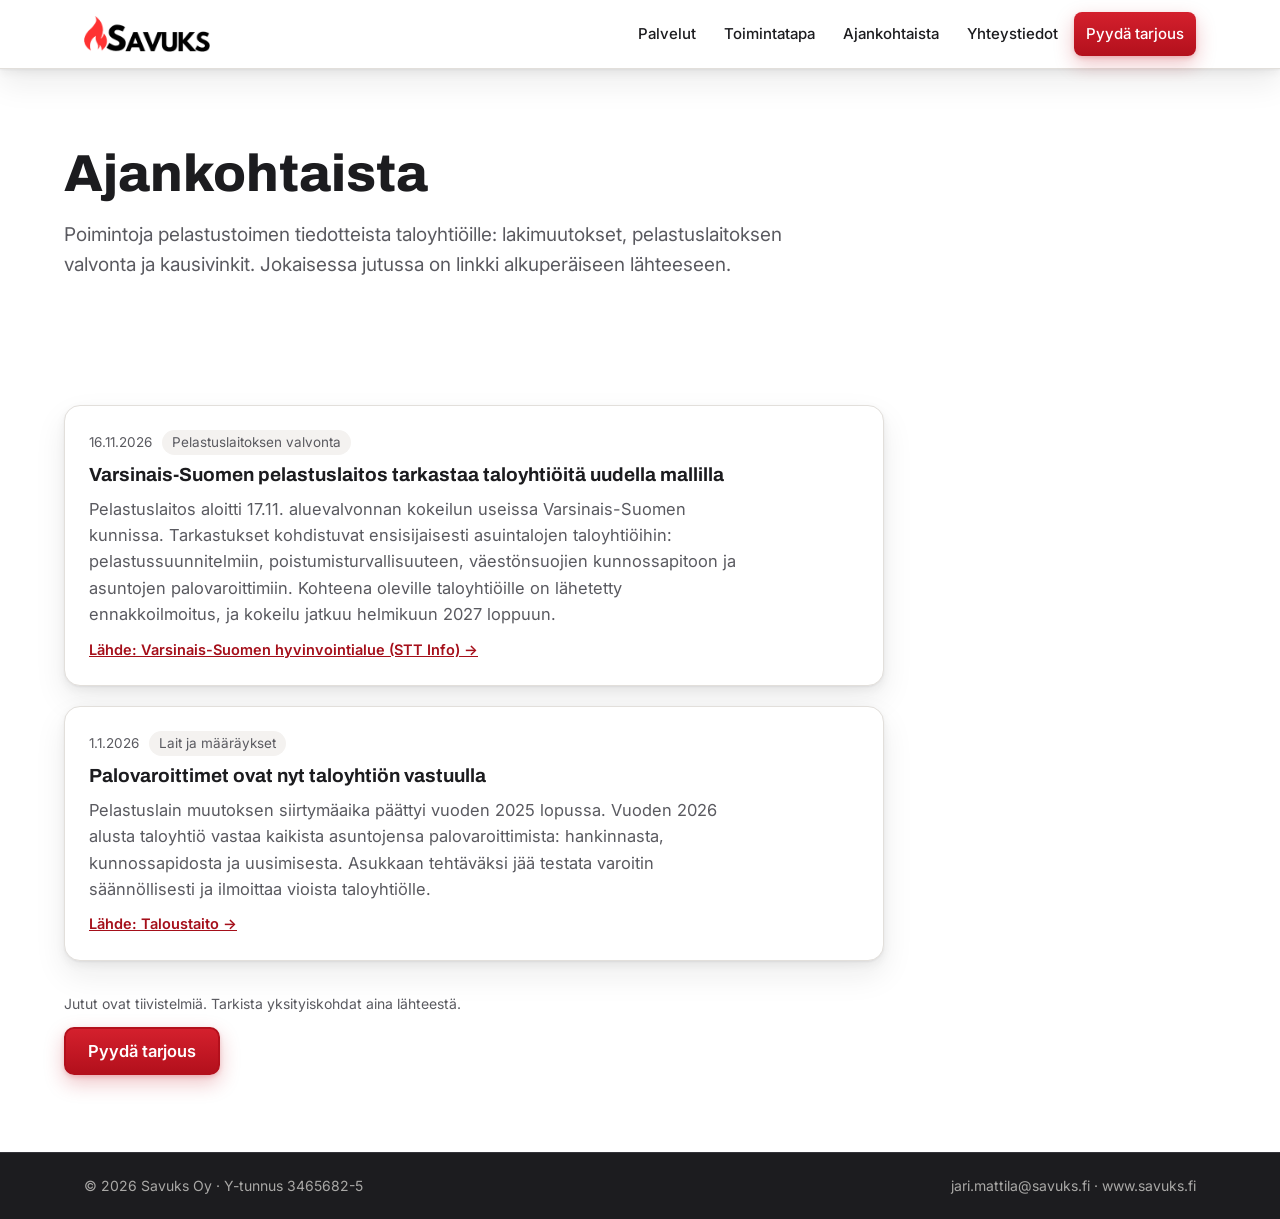
==== ajankohtaista.html @ 372314d2 "Savuks Oy:n uudet verkkosivut ja Ajankohtaista-osio Co-Authored-By: Claude Opus 5.5 <noreply@anthrop" ====
<!DOCTYPE html>
<html lang="fi">
<head>
<meta charset="utf-8">
<meta name="viewport" content="width=device-width, initial-scale=1">
<title>Ajankohtaista – Savuks Oy</title>
<meta name="description" content="Ajankohtaista paloturvallisuudesta taloyhtiöille – Savuks Oy. Taloyhtiöiden paloturvallisuus: palovaroittimet, väestönsuojat, käsisammuttimet, pikapalopostit, savunpoistot, turvavalot ja turvallisuuskartoitukset. Etelä- ja Länsi-Suomi.">
<link rel="icon" href="[data-uri]">
<link rel="preconnect" href="https://fonts.googleapis.com">
<link rel="preconnect" href="https://fonts.gstatic.com" crossorigin>
<link href="https://fonts.googleapis.com/css2?family=Archivo:wght@500;700;800&family=Inter:wght@400;500;600&display=swap" rel="stylesheet">
<link rel="stylesheet" href="style.css">
</head>
<body>

<header>
  <div class="wrap">
    <a class="logo" href="index.html"><img src="[data-uri]" alt="Savuks Oy" width="500" height="144"></a>
    <nav aria-label="Päävalikko">
      <a href="index.html#palvelut">Palvelut</a>
      <a href="index.html#toimintatapa">Toimintatapa</a>
      <a href="ajankohtaista.html">Ajankohtaista</a>
      <a href="index.html#yhteystiedot">Yhteystiedot</a>
      <a class="cta" href="index.html#yhteystiedot">Pyydä tarjous</a>
    </nav>
  </div>
</header>

<main>
<section class="band pagehead">
  <div class="wrap">
    <h1>Ajankohtaista</h1>
    <p class="lead">Poimintoja pelastustoimen tiedotteista taloyhtiöille: lakimuutokset, pelastuslaitoksen valvonta ja kausivinkit. Jokaisessa jutussa on linkki alkuperäiseen lähteeseen.</p>
  </div>
</section>
<section class="band">
  <div class="wrap">
    <div class="news all" data-uutiset="kaikki"><p class="empty">Ladataan…</p></div>
    <p class="note" style="color:var(--mute);margin-top:32px">Jutut ovat tiivistelmiä. Tarkista yksityiskohdat aina lähteestä.</p>
    <a class="btn p" style="margin-top:12px" href="index.html#yhteystiedot">Pyydä tarjous</a>
  </div>
</section>
</main>

<footer>
  <div class="wrap">
    <span>© <span id="y">2026</span> Savuks Oy · Y-tunnus 3465682-5</span>
    <span>jari.mattila@savuks.fi · www.savuks.fi</span>
  </div>
</footer>

<script>document.getElementById("y").textContent = new Date().getFullYear();</script>
<script src="uutiset.js"></script>
</body>
</html>
---- style.css ----
/* VOICE: asiallinen, luotettava, suora – isännöitsijä ja hallitus lukevat
   IDEA: tarkastuspöytäkirja ja talon poikkileikkaus, jossa jokainen asunto kuitataan
   PICTURE: kerrostalon leikkaus, palovaroitin joka huoneistossa, väestönsuoja kellarissa
   COLOUR and TYPE: valkoinen, hiili #1c1c1f, Savuks-punainen #c1121f; Archivo + Inter
   LAYOUT: koko leveyden kaistat, hero jossa leikkauskuva, palvelut, toimintatapa, yhteystiedot */
:root{color-scheme:light dark;
  --bg:light-dark(#ffffff,#141416);--ink:light-dark(#1c1c1f,#f1f0ee);--mute:light-dark(#5a5a60,#a9a8a6);
  --red:#c1121f;--redink:light-dark(#a50f1a,#ff6b6b);--panel:light-dark(#f4f2f0,#1e1e21);--line:light-dark(#e2dfdb,#2e2e33);
  --deep:light-dark(#1c1c1f,#0c0c0e);
  --sh1:0 1px 2px rgba(28,28,31,.06);
  --sh2:0 1px 2px rgba(28,28,31,.05),0 4px 10px rgba(28,28,31,.06),0 14px 32px rgba(28,28,31,.08);
  --sh3:0 2px 4px rgba(28,28,31,.06),0 12px 24px rgba(28,28,31,.10),0 30px 60px rgba(28,28,31,.13);
  --shr:0 2px 4px rgba(193,18,31,.18),0 8px 20px rgba(193,18,31,.25)}
:root[data-theme=dark]{--sh1:0 1px 2px rgba(0,0,0,.5);--sh2:0 1px 2px rgba(0,0,0,.45),0 10px 30px rgba(0,0,0,.5);--sh3:0 2px 4px rgba(0,0,0,.5),0 22px 54px rgba(0,0,0,.65);--shr:0 2px 4px rgba(0,0,0,.4),0 8px 22px rgba(193,18,31,.3)}
@media(prefers-color-scheme:dark){:root:not([data-theme=light]){--sh1:0 1px 2px rgba(0,0,0,.5);--sh2:0 1px 2px rgba(0,0,0,.45),0 10px 30px rgba(0,0,0,.5);--sh3:0 2px 4px rgba(0,0,0,.5),0 22px 54px rgba(0,0,0,.65);--shr:0 2px 4px rgba(0,0,0,.4),0 8px 22px rgba(193,18,31,.3)}}
:root{--wall:light-dark(#ffffff,#26262a);--wall2:light-dark(#eceae7,#1f1f23)}
:root[data-theme=light]{color-scheme:light}:root[data-theme=dark]{color-scheme:dark}
*{box-sizing:border-box;min-width:0}
html{scroll-padding-top:72px;scroll-behavior:smooth}
@media(prefers-reduced-motion:reduce){html{scroll-behavior:auto}}
body{margin:0;background:var(--bg);color:var(--ink);font:16.5px/1.6 Inter,system-ui,sans-serif;overflow-x:clip}
h1,h2,h3{font-family:Archivo,Inter,sans-serif;line-height:1.08;text-wrap:balance;margin:0}
h1{font-size:clamp(34px,5vw,52px);font-weight:800}
h2{font-size:clamp(28px,3.6vw,40px);font-weight:800}
h3{font-size:21px;font-weight:700}
p{margin:0 0 1em;max-width:66ch}
a{color:inherit}
.wrap{max-width:1240px;margin:0 auto}
.band{padding:clamp(40px,6vw,88px) max(5vw,16px)}

/* Yläpalkki */
header{position:sticky;top:0;z-index:5;box-shadow:var(--sh2);background:color-mix(in srgb,var(--bg) 92%,transparent);backdrop-filter:blur(8px);border-bottom:1px solid var(--line)}
header .wrap{display:flex;align-items:center;justify-content:space-between;gap:16px;flex-wrap:wrap;padding:12px max(5vw,16px)}
.logo{display:block;line-height:0;border-radius:8px}
.logo img{display:block;height:36px;width:auto}
:root[data-theme=dark] .logo{background:#fff;padding:5px 10px}
@media(prefers-color-scheme:dark){:root:not([data-theme=light]) .logo{background:#fff;padding:5px 10px}}
nav{display:flex;gap:4px;flex-wrap:wrap}
nav a{text-decoration:none;padding:10px 12px;border-radius:8px;font-weight:500;font-size:15px}
nav a:hover{background:var(--panel)}
nav a.cta{background:linear-gradient(180deg,#d4202d,#b3101c);color:#fff;box-shadow:var(--shr)}
nav a.cta:hover{background:#a50f1a}
a:focus-visible,button:focus-visible,input:focus-visible,textarea:focus-visible,select:focus-visible{outline:3px solid var(--red);outline-offset:2px}

/* Hero */
.hero .wrap{display:grid;grid-template-columns:minmax(0,1fr) minmax(0,1.05fr);gap:clamp(28px,5vw,72px);align-items:center}
.lead{font-size:19px;color:var(--mute);margin-top:18px}
.btns{display:flex;gap:12px;flex-wrap:wrap;margin-top:28px}
.btn{display:inline-flex;align-items:center;min-height:48px;padding:0 22px;border-radius:10px;font-weight:600;text-decoration:none;border:2px solid var(--ink)}
.btn{transition:transform .15s,box-shadow .15s}
.btn.p{background:linear-gradient(180deg,#d4202d,#b3101c);border-color:#b3101c;color:#fff;box-shadow:var(--shr)}
.btn:not(.p){background:var(--bg);box-shadow:var(--sh1)}
.btn:hover{transform:translateY(-1px)}
.btn.p:hover{background:#a50f1a;border-color:#a50f1a}
.facts{display:flex;gap:28px;flex-wrap:wrap;margin-top:34px;padding-top:22px;border-top:1px solid var(--line);font-size:15px;color:var(--mute)}
.facts b{display:block;color:var(--ink);font:700 17px/1.3 Archivo,sans-serif}
.fig{position:relative;aspect-ratio:1/1;max-height:560px;width:100%}
.fig svg{position:absolute;inset:0;width:100%;height:100%;border-radius:24px;box-shadow:var(--sh3);background:var(--bg)}
.pulse{transform-origin:center;transform-box:fill-box;animation:p 2.4s ease-in-out infinite}
@keyframes p{0%,100%{opacity:.25}50%{opacity:1}}
@media(prefers-reduced-motion:reduce){.pulse{animation:none;opacity:.8}.card,.btn{transition:none}.card:hover,.btn:hover{transform:none}}

/* Palvelut */
.svc{background:var(--panel);box-shadow:inset 0 10px 20px -14px rgba(0,0,0,.18)}
.sub{color:var(--mute);font-size:18px;margin-top:12px}
.card{background:var(--bg);border:1px solid var(--line);border-radius:16px;box-shadow:var(--sh2);transition:transform .2s,box-shadow .2s;padding:clamp(22px,3vw,36px);display:flex;flex-direction:column}
.grid3{display:grid;grid-template-columns:repeat(3,minmax(0,1fr));gap:20px;margin-top:32px}
.card:hover{transform:translateY(-3px);box-shadow:var(--sh3)}
.card h3{border-top:3px solid var(--red);padding-top:16px;margin-top:-4px}
.card p{margin:8px 0 14px}
.card p{color:var(--mute)}
.card ul{margin:4px 0 0;padding:0;list-style:none}
.card li{padding:9px 0 9px 30px;border-top:1px solid var(--line);position:relative}
.card li::before{content:"";position:absolute;left:4px;top:15px;width:12px;height:7px;border-left:2.5px solid var(--red);border-bottom:2.5px solid var(--red);transform:rotate(-45deg)}

/* Luvat ja jäsenyydet */
.trust{border-block:1px solid var(--line);padding:22px max(5vw,16px);background:var(--bg)}
.trust .wrap{display:grid;grid-template-columns:repeat(4,minmax(0,1fr));gap:16px;align-items:center}
.badge{display:flex;align-items:center;gap:12px;min-height:64px;padding:10px 14px;border-radius:12px;background:var(--panel);box-shadow:var(--sh1)}
.badge img{height:44px;width:auto;max-width:110px;object-fit:contain;flex:none;background:#fff;border-radius:6px;padding:4px}
.badge b{display:block;font:700 15.5px/1.25 Archivo,sans-serif}
.badge span{font-size:13.5px;color:var(--mute);line-height:1.35}
@media(max-width:860px){.trust .wrap{grid-template-columns:repeat(2,minmax(0,1fr))}}
@media(max-width:420px){.trust .wrap{grid-template-columns:minmax(0,1fr)}}

/* Toimintatapa */
.steps{display:grid;grid-template-columns:repeat(3,minmax(0,1fr));gap:0;margin-top:40px;counter-reset:s}
.step{padding:0 28px 0 0;position:relative}
.step .n{width:48px;height:48px;border-radius:50%;background:var(--red);color:#fff;display:grid;place-items:center;font:800 20px Archivo,sans-serif;margin-bottom:18px;position:relative;z-index:1;box-shadow:var(--shr),0 0 0 6px var(--bg)}
.step::after{content:"";position:absolute;top:24px;left:48px;right:0;height:2px;background:var(--line)}
.step:last-child::after{display:none}
.step p{color:var(--mute);margin-top:8px}
.who{margin-top:48px;display:grid;grid-template-columns:repeat(3,minmax(0,1fr));gap:24px;border-top:1px solid var(--line);padding-top:28px}
.who b{display:block;font:700 17px Archivo,sans-serif;margin-bottom:4px}
.who span{color:var(--mute);font-size:15.5px}

/* Yhteystiedot */
.contact{background:var(--deep);color:#f1f0ee}
.contact .wrap{display:grid;grid-template-columns:minmax(0,.9fr) minmax(0,1.1fr);gap:clamp(28px,5vw,72px)}
.contact p{color:#c9c7c3}
.cl{list-style:none;margin:28px 0 0;padding:0}
.cl li{padding:14px 0;border-top:1px solid #34343a;display:grid;grid-template-columns:7em minmax(0,1fr);gap:12px}
.cl li span{color:#a9a8a6;font-size:15px}
.cl a{font-weight:600;white-space:nowrap}
form{background:linear-gradient(180deg,#2b2b30,#232327);border:1px solid #38383e;box-shadow:0 2px 4px rgba(0,0,0,.4),0 24px 60px rgba(0,0,0,.55);border-radius:16px;padding:clamp(20px,3vw,32px);display:grid;gap:16px}
.row2{display:grid;grid-template-columns:repeat(2,minmax(0,1fr));gap:16px}
label{display:block;font-size:14.5px;font-weight:600;margin-bottom:6px;color:#e6e4e1}
input,textarea,select{box-shadow:inset 0 2px 4px rgba(0,0,0,.35);width:100%;font:16px Inter,sans-serif;padding:12px 14px;min-height:48px;border-radius:10px;border:1px solid #45454c;background:#1c1c1f;color:#f1f0ee}
textarea{min-height:120px;resize:vertical}
form button{min-height:50px;border:0;border-radius:10px;background:linear-gradient(180deg,#d4202d,#b3101c);box-shadow:0 2px 4px rgba(0,0,0,.4),0 8px 22px rgba(193,18,31,.35);color:#fff;font:600 16px Inter,sans-serif;cursor:pointer}
form button:hover{background:#a50f1a}
.note{font-size:14px;color:#a9a8a6;margin:0}
#ok{display:none;background:#1f3a2a;color:#d7f5e1;border-radius:10px;padding:12px 14px;font-size:15px}

footer{background:var(--deep);color:#a9a8a6;border-top:1px solid #34343a;font-size:14px}
footer .wrap{display:flex;justify-content:space-between;gap:12px;flex-wrap:wrap;padding:22px max(5vw,16px)}

@media(max-width:860px){
  .hero .wrap,.contact .wrap{grid-template-columns:minmax(0,1fr)}
  .fig{max-width:480px;margin:0 auto}
  .grid3{grid-template-columns:repeat(2,minmax(0,1fr))}
  .steps,.who{grid-template-columns:minmax(0,1fr)}
  .steps{gap:28px}.step::after{display:none}
}
@media(max-width:600px){
  nav a:not(.cta){display:none}
  .grid3{grid-template-columns:minmax(0,1fr)}
  .row2{grid-template-columns:minmax(0,1fr)}
  .cl li{grid-template-columns:minmax(0,1fr);gap:2px}
}

/* Ajankohtaista */
.news{display:grid;grid-template-columns:repeat(3,minmax(0,1fr));gap:20px;margin-top:28px}
.news.all{grid-template-columns:minmax(0,1fr);max-width:820px}
.post{background:var(--bg);border:1px solid var(--line);border-radius:16px;padding:24px;box-shadow:var(--sh2);display:flex;flex-direction:column;gap:10px}
.post time,.post .tag{font-size:13.5px;color:var(--mute)}
.post .meta{display:flex;gap:10px;flex-wrap:wrap;align-items:center}
.post .tag{background:var(--panel);border-radius:999px;padding:2px 10px}
.post h3{font-size:19px}
.post p{margin:0;color:var(--mute)}
.post .src{margin-top:auto;font-size:14.5px;font-weight:600;color:var(--redink)}
.morelink{display:inline-flex;margin-top:24px;font-weight:600;color:var(--redink)}
.empty{color:var(--mute)}
.pagehead{padding-bottom:0}
@media(max-width:860px){.news{grid-template-columns:minmax(0,1fr)}}
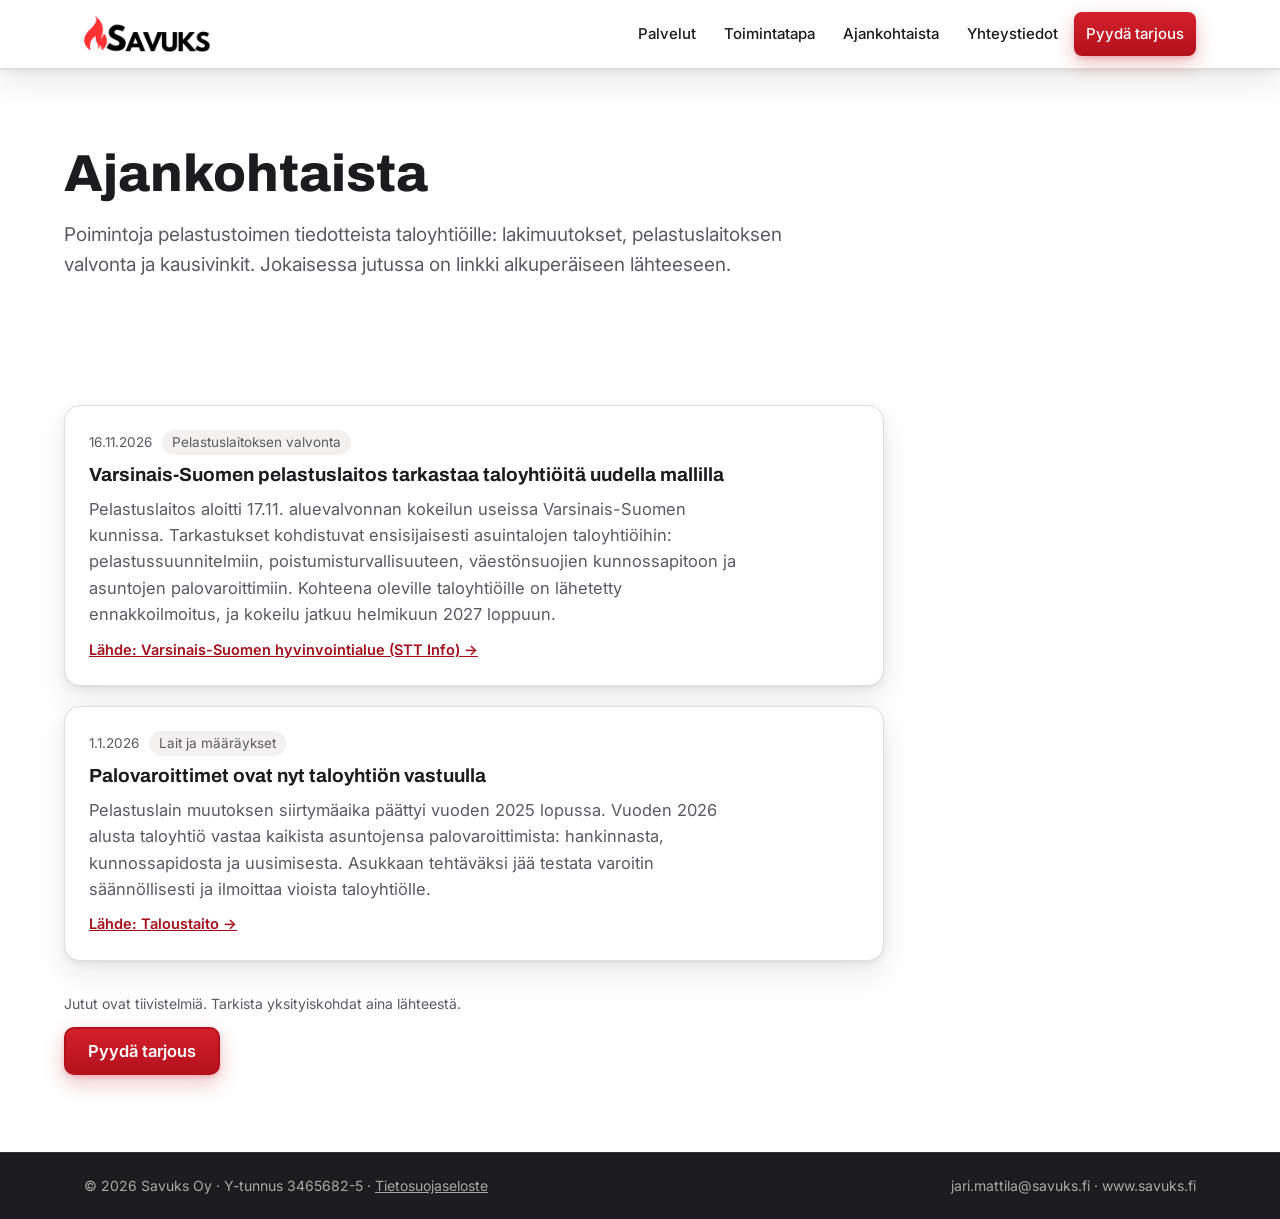
==== commit bcb4127d: "Tietosuojaseloste, vanhojen osoitteiden ohjaukset ja Caddy-palvelin Co-Authored-By: Claude Opus 5.5 " ====
--- a/ajankohtaista.html
+++ b/ajankohtaista.html
@@ -44,7 +44,7 @@
 
 <footer>
   <div class="wrap">
-    <span>© <span id="y">2026</span> Savuks Oy · Y-tunnus 3465682-5</span>
+    <span>© <span id="y">2026</span> Savuks Oy · Y-tunnus 3465682-5 · <a href="tietosuoja.html">Tietosuojaseloste</a></span>
     <span>jari.mattila@savuks.fi · www.savuks.fi</span>
   </div>
 </footer>
--- a/style.css
+++ b/style.css
@@ -143,3 +143,11 @@
 .empty{color:var(--mute)}
 .pagehead{padding-bottom:0}
 @media(max-width:860px){.news{grid-template-columns:minmax(0,1fr)}}
+
+/* Tietosuojaseloste */
+.doc .wrap>*{max-width:760px}
+.doc h2{font-size:22px;margin:32px 0 8px}
+.doc h2:first-child{margin-top:0}
+.doc a{color:var(--redink)}
+.doc .updated{color:var(--mute);font-size:14px;margin-top:32px}
+footer a{color:inherit}
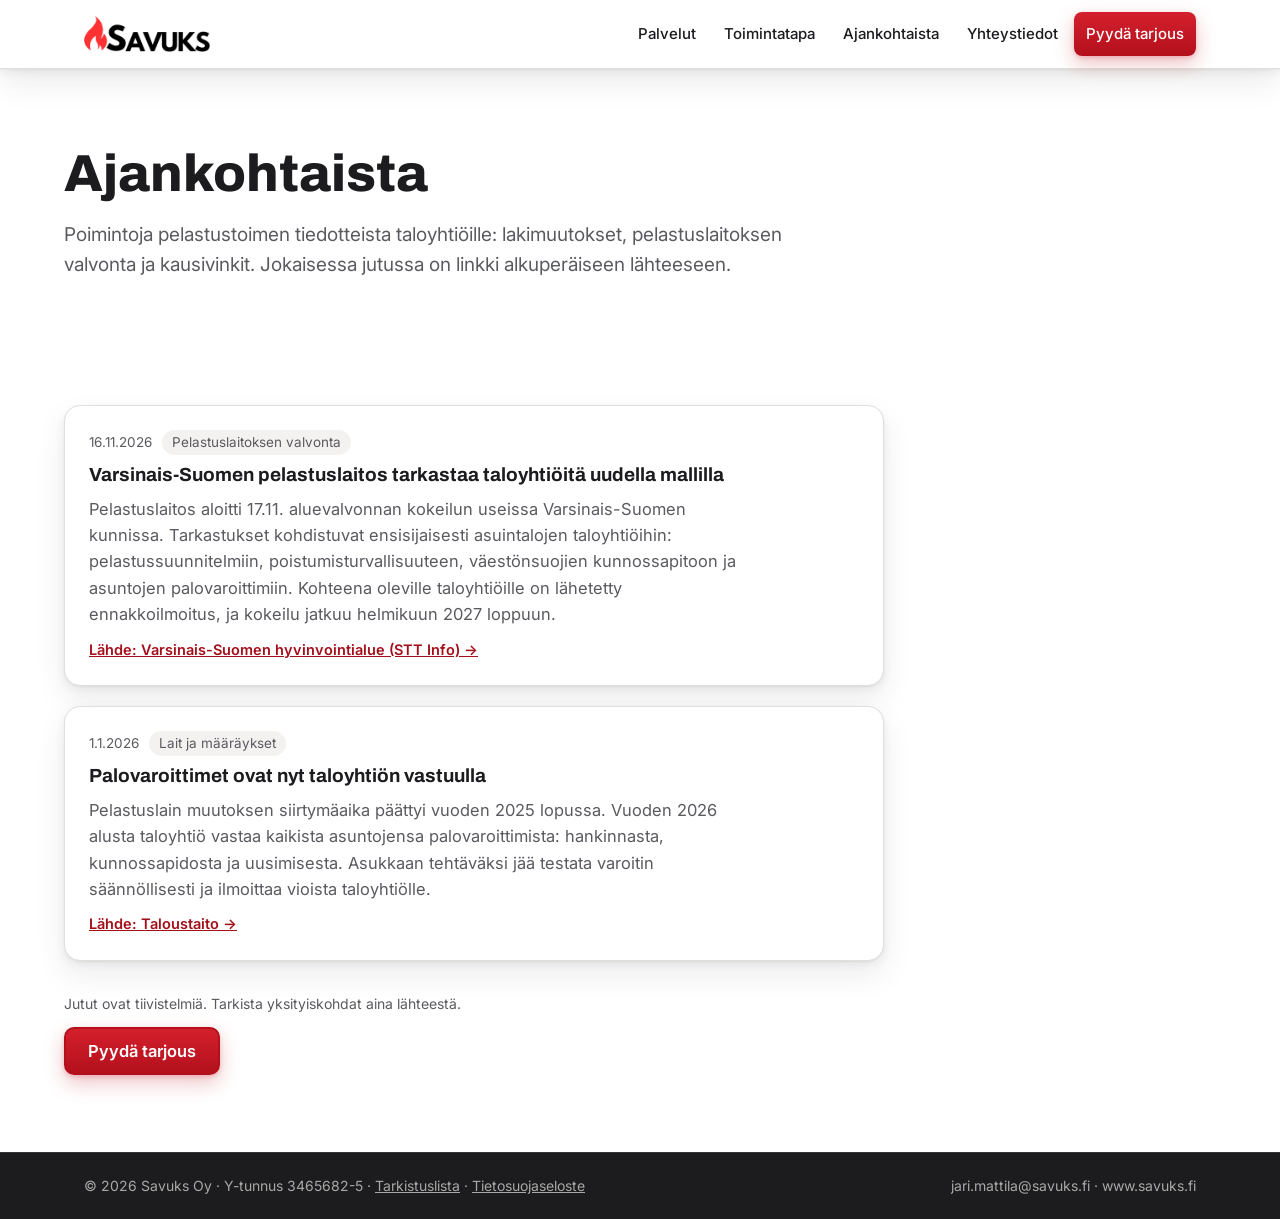
==== commit c8ef9b57: "UKK, tarkistuslista, hakukoneiden perustiedot ja jakokuva Co-Authored-By: Claude Opus 5.5 <noreply@a" ====
--- a/ajankohtaista.html
+++ b/ajankohtaista.html
@@ -6,6 +6,17 @@
 <title>Ajankohtaista – Savuks Oy</title>
 <meta name="description" content="Ajankohtaista paloturvallisuudesta taloyhtiöille – Savuks Oy. Taloyhtiöiden paloturvallisuus: palovaroittimet, väestönsuojat, käsisammuttimet, pikapalopostit, savunpoistot, turvavalot ja turvallisuuskartoitukset. Etelä- ja Länsi-Suomi.">
 <link rel="icon" href="[data-uri]">
+<link rel="canonical" href="https://www.savuks.fi/ajankohtaista.html">
+<meta property="og:type" content="website">
+<meta property="og:locale" content="fi_FI">
+<meta property="og:site_name" content="Savuks Oy">
+<meta property="og:title" content="Ajankohtaista – Savuks Oy">
+<meta property="og:description" content="Poimintoja pelastustoimen tiedotteista taloyhtiöille: lakimuutokset, pelastuslaitoksen valvonta ja kausivinkit.">
+<meta property="og:url" content="https://www.savuks.fi/ajankohtaista.html">
+<meta property="og:image" content="https://www.savuks.fi/og-kuva.png">
+<meta property="og:image:width" content="1200">
+<meta property="og:image:height" content="630">
+<meta name="twitter:card" content="summary_large_image">
 <link rel="preconnect" href="https://fonts.googleapis.com">
 <link rel="preconnect" href="https://fonts.gstatic.com" crossorigin>
 <link href="https://fonts.googleapis.com/css2?family=Archivo:wght@500;700;800&family=Inter:wght@400;500;600&display=swap" rel="stylesheet">
@@ -44,7 +55,7 @@
 
 <footer>
   <div class="wrap">
-    <span>© <span id="y">2026</span> Savuks Oy · Y-tunnus 3465682-5 · <a href="tietosuoja.html">Tietosuojaseloste</a></span>
+    <span>© <span id="y">2026</span> Savuks Oy · Y-tunnus 3465682-5 · <a href="tarkistuslista.html">Tarkistuslista</a> · <a href="tietosuoja.html">Tietosuojaseloste</a></span>
     <span>jari.mattila@savuks.fi · www.savuks.fi</span>
   </div>
 </footer>
--- a/style.css
+++ b/style.css
@@ -151,3 +151,43 @@
 .doc a{color:var(--redink)}
 .doc .updated{color:var(--mute);font-size:14px;margin-top:32px}
 footer a{color:inherit}
+
+/* Usein kysyttyä */
+.faq{margin-top:28px;max-width:860px;display:grid;gap:12px}
+.qa{background:var(--bg);border:1px solid var(--line);border-radius:14px;box-shadow:var(--sh1)}
+.qa summary{cursor:pointer;list-style:none;padding:18px 52px 18px 22px;font:700 18px/1.35 Archivo,Inter,sans-serif;position:relative;min-height:44px}
+.qa summary::-webkit-details-marker{display:none}
+.qa summary::after{content:"+";position:absolute;right:22px;top:50%;transform:translateY(-50%);font:400 26px/1 Inter,sans-serif;color:var(--red)}
+.qa[open] summary::after{content:"–"}
+.qa div{padding:0 22px 18px}
+.qa p{margin:0 0 8px;color:var(--mute)}
+.qa .qsrc{font-size:14px}
+.qa a,.srcline a{color:var(--redink)}
+.srcline{font-size:14.5px;color:var(--mute)}
+
+/* Tarkistuslista-nosto */
+.promo{display:flex;align-items:center;justify-content:space-between;gap:16px 24px;flex-wrap:wrap;padding:22px 26px;border-radius:16px;background:var(--deep);color:#f1f0ee;text-decoration:none;box-shadow:var(--sh2);border-left:6px solid var(--red)}
+.promo b{display:block;font:700 20px/1.3 Archivo,Inter,sans-serif;margin-bottom:4px}
+.promo span{color:#c9c7c3}
+.promo .go{color:#fff;font-weight:600;white-space:nowrap}
+a.promo:hover{box-shadow:var(--sh3)}
+
+/* Tarkistuslista */
+.checklist{max-width:1240px}
+.checklist>*{max-width:860px}
+.progress{display:flex;align-items:center;gap:14px;margin-bottom:24px;position:sticky;top:72px;background:var(--bg);padding:10px 0;z-index:2}
+.progress .bar{flex:1;height:10px;border-radius:99px;background:var(--panel);overflow:hidden}
+.progress i{display:block;height:100%;width:0;background:var(--red);transition:width .25s}
+.progress span{font-weight:600;white-space:nowrap;font-size:15px}
+fieldset{border:1px solid var(--line);border-radius:16px;padding:8px 22px 14px;margin:0 0 18px;box-shadow:var(--sh1);background:var(--bg)}
+legend{font:700 19px Archivo,Inter,sans-serif;padding:0 8px}
+.chk{display:flex;gap:14px;align-items:flex-start;padding:12px 0;border-top:1px solid var(--line);cursor:pointer;color:var(--ink);font-weight:400;font-size:16.5px;margin:0}
+.chk:first-of-type{border-top:0}
+.chk input{width:22px;height:22px;min-height:0;margin:2px 0 0;flex:none;accent-color:var(--red);box-shadow:none;padding:0}
+.chk input:checked+span{color:var(--mute);text-decoration:line-through;text-decoration-color:var(--red)}
+.checklist .btns button{cursor:pointer;font:600 16px Inter,sans-serif;background:var(--bg);color:var(--ink)}
+.promo.cta{margin-top:32px}
+@media print{header,footer,.btns,.promo,.progress{display:none!important}body{background:#fff;color:#000}fieldset{box-shadow:none;break-inside:avoid}.band{padding:12px}}
+@media(prefers-reduced-motion:reduce){.progress i{transition:none}}
+#lista{background:none;border:0;box-shadow:none;padding:0;display:block;border-radius:0}
+.promo b{color:#fff}
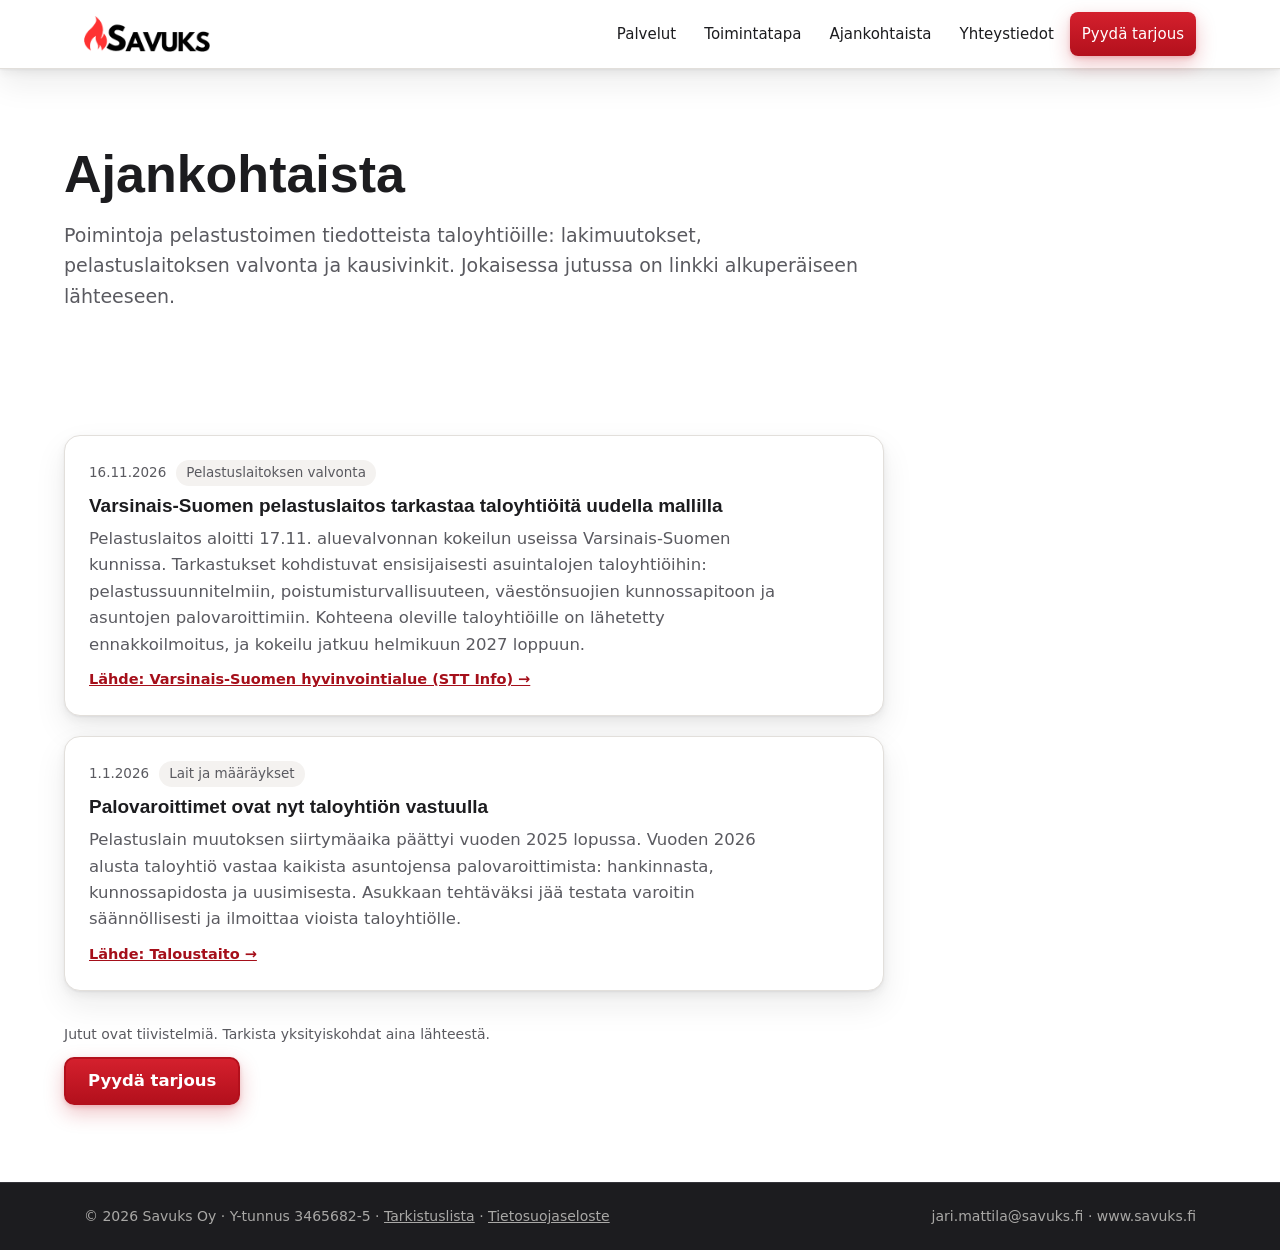
==== commit 8edb859d: "Palvelusivut, fontit omalta palvelimelta, llms.txt ja laatukorjaukset - Neljä palvelusivua (palovaro" ====
--- a/ajankohtaista.html
+++ b/ajankohtaista.html
@@ -4,7 +4,7 @@
 <meta charset="utf-8">
 <meta name="viewport" content="width=device-width, initial-scale=1">
 <title>Ajankohtaista – Savuks Oy</title>
-<meta name="description" content="Ajankohtaista paloturvallisuudesta taloyhtiöille – Savuks Oy. Taloyhtiöiden paloturvallisuus: palovaroittimet, väestönsuojat, käsisammuttimet, pikapalopostit, savunpoistot, turvavalot ja turvallisuuskartoitukset. Etelä- ja Länsi-Suomi.">
+<meta name="description" content="Ajankohtaista paloturvallisuudesta taloyhtiöille: lakimuutokset, pelastuslaitoksen valvonta ja kausivinkit pelastustoimen tiedotteista.">
 <link rel="icon" href="[data-uri]">
 <link rel="canonical" href="https://www.savuks.fi/ajankohtaista.html">
 <meta property="og:type" content="website">
@@ -17,10 +17,9 @@
 <meta property="og:image:width" content="1200">
 <meta property="og:image:height" content="630">
 <meta name="twitter:card" content="summary_large_image">
-<link rel="preconnect" href="https://fonts.googleapis.com">
-<link rel="preconnect" href="https://fonts.gstatic.com" crossorigin>
-<link href="https://fonts.googleapis.com/css2?family=Archivo:wght@500;700;800&family=Inter:wght@400;500;600&display=swap" rel="stylesheet">
-<link rel="stylesheet" href="style.css">
+<link rel="preload" href="/fonts/archivo.woff2" as="font" type="font/woff2" crossorigin>
+<link rel="preload" href="/fonts/inter.woff2" as="font" type="font/woff2" crossorigin>
+<link rel="stylesheet" href="/style.css">
 </head>
 <body>
 
@@ -46,6 +45,7 @@
 </section>
 <section class="band">
   <div class="wrap">
+    <h2 class="sr">Kaikki jutut</h2>
     <div class="news all" data-uutiset="kaikki"><p class="empty">Ladataan…</p></div>
     <p class="note" style="color:var(--mute);margin-top:32px">Jutut ovat tiivistelmiä. Tarkista yksityiskohdat aina lähteestä.</p>
     <a class="btn p" style="margin-top:12px" href="index.html#yhteystiedot">Pyydä tarjous</a>
--- a/style.css
+++ b/style.css
@@ -1,3 +1,6 @@
+/* Fontit omalta palvelimelta (Archivo ja Inter, variable, latin) */
+@font-face{font-family:Archivo;src:url(/fonts/archivo.woff2) format("woff2");font-weight:100 900;font-style:normal;font-display:swap}
+@font-face{font-family:Inter;src:url(/fonts/inter.woff2) format("woff2");font-weight:100 900;font-style:normal;font-display:swap}
 /* VOICE: asiallinen, luotettava, suora – isännöitsijä ja hallitus lukevat
    IDEA: tarkastuspöytäkirja ja talon poikkileikkaus, jossa jokainen asunto kuitataan
    PICTURE: kerrostalon leikkaus, palovaroitin joka huoneistossa, väestönsuoja kellarissa
@@ -110,7 +113,7 @@
 form button{min-height:50px;border:0;border-radius:10px;background:linear-gradient(180deg,#d4202d,#b3101c);box-shadow:0 2px 4px rgba(0,0,0,.4),0 8px 22px rgba(193,18,31,.35);color:#fff;font:600 16px Inter,sans-serif;cursor:pointer}
 form button:hover{background:#a50f1a}
 .note{font-size:14px;color:#a9a8a6;margin:0}
-#ok{display:none;background:#1f3a2a;color:#d7f5e1;border-radius:10px;padding:12px 14px;font-size:15px}
+#lomake-tila{display:none;background:#1f3a2a;color:#d7f5e1;border-radius:10px;padding:12px 14px;font-size:15px}
 
 footer{background:var(--deep);color:#a9a8a6;border-top:1px solid #34343a;font-size:14px}
 footer .wrap{display:flex;justify-content:space-between;gap:12px;flex-wrap:wrap;padding:22px max(5vw,16px)}
@@ -191,3 +194,35 @@
 @media(prefers-reduced-motion:reduce){.progress i{transition:none}}
 #lista{background:none;border:0;box-shadow:none;padding:0;display:block;border-radius:0}
 .promo b{color:#fff}
+
+.hp{position:absolute;left:-9999px;width:1px;height:1px;overflow:hidden}
+form button:disabled{opacity:.7;cursor:wait}
+
+/* Palvelusivut */
+.crumbs{font-size:14.5px;color:var(--mute);margin-bottom:18px}
+.crumbs a{color:var(--mute)}
+.split{display:grid;grid-template-columns:repeat(2,minmax(0,1fr));gap:clamp(28px,5vw,64px)}
+.ticks{list-style:none;padding:0;margin:18px 0 0}
+.ticks li{padding:11px 0 11px 32px;border-top:1px solid var(--line);position:relative}
+.ticks li:first-child{border-top:0}
+.ticks li::before{content:"";position:absolute;left:4px;top:17px;width:12px;height:7px;border-left:2.5px solid var(--red);border-bottom:2.5px solid var(--red);transform:rotate(-45deg)}
+.flow{list-style:none;padding:0;margin:18px 0 0;counter-reset:f}
+.flow li{counter-increment:f;position:relative;padding:4px 0 20px 60px;min-height:52px}
+.flow li::before{content:counter(f);position:absolute;left:0;top:0;width:42px;height:42px;border-radius:50%;background:var(--red);color:#fff;display:grid;place-items:center;font:800 18px Archivo,sans-serif;box-shadow:var(--shr)}
+.flow b{display:block;font:700 18px/1.3 Archivo,Inter,sans-serif}
+.flow span{color:var(--mute)}
+.facts3{display:grid;grid-template-columns:repeat(auto-fit,minmax(min(100%,240px),1fr));gap:20px;margin-top:24px}
+.cite{display:block;margin-top:8px;font-size:14px;color:var(--redink)}
+.others{margin-top:28px;color:var(--mute)}
+.others a{color:var(--redink)}
+.card h3 a{text-decoration:none;color:inherit}
+.card h3 a:hover{color:var(--redink)}
+.card .more{margin-top:12px;font-weight:600;color:var(--redink);text-decoration:none}
+@media(max-width:860px){.split{grid-template-columns:minmax(0,1fr)}}
+
+/* Laatutarkistuksen korjaukset */
+h1,h2,h3{overflow-wrap:break-word;hyphens:auto}
+.logo{min-height:44px;display:flex;align-items:center}
+.sr{position:absolute;width:1px;height:1px;overflow:hidden;clip:rect(0 0 0 0);white-space:nowrap}
+.crumbs a{padding:0;display:inline!important;border-radius:0;background:none!important;font-weight:400;font-size:14.5px}
+.crumbs{display:block}
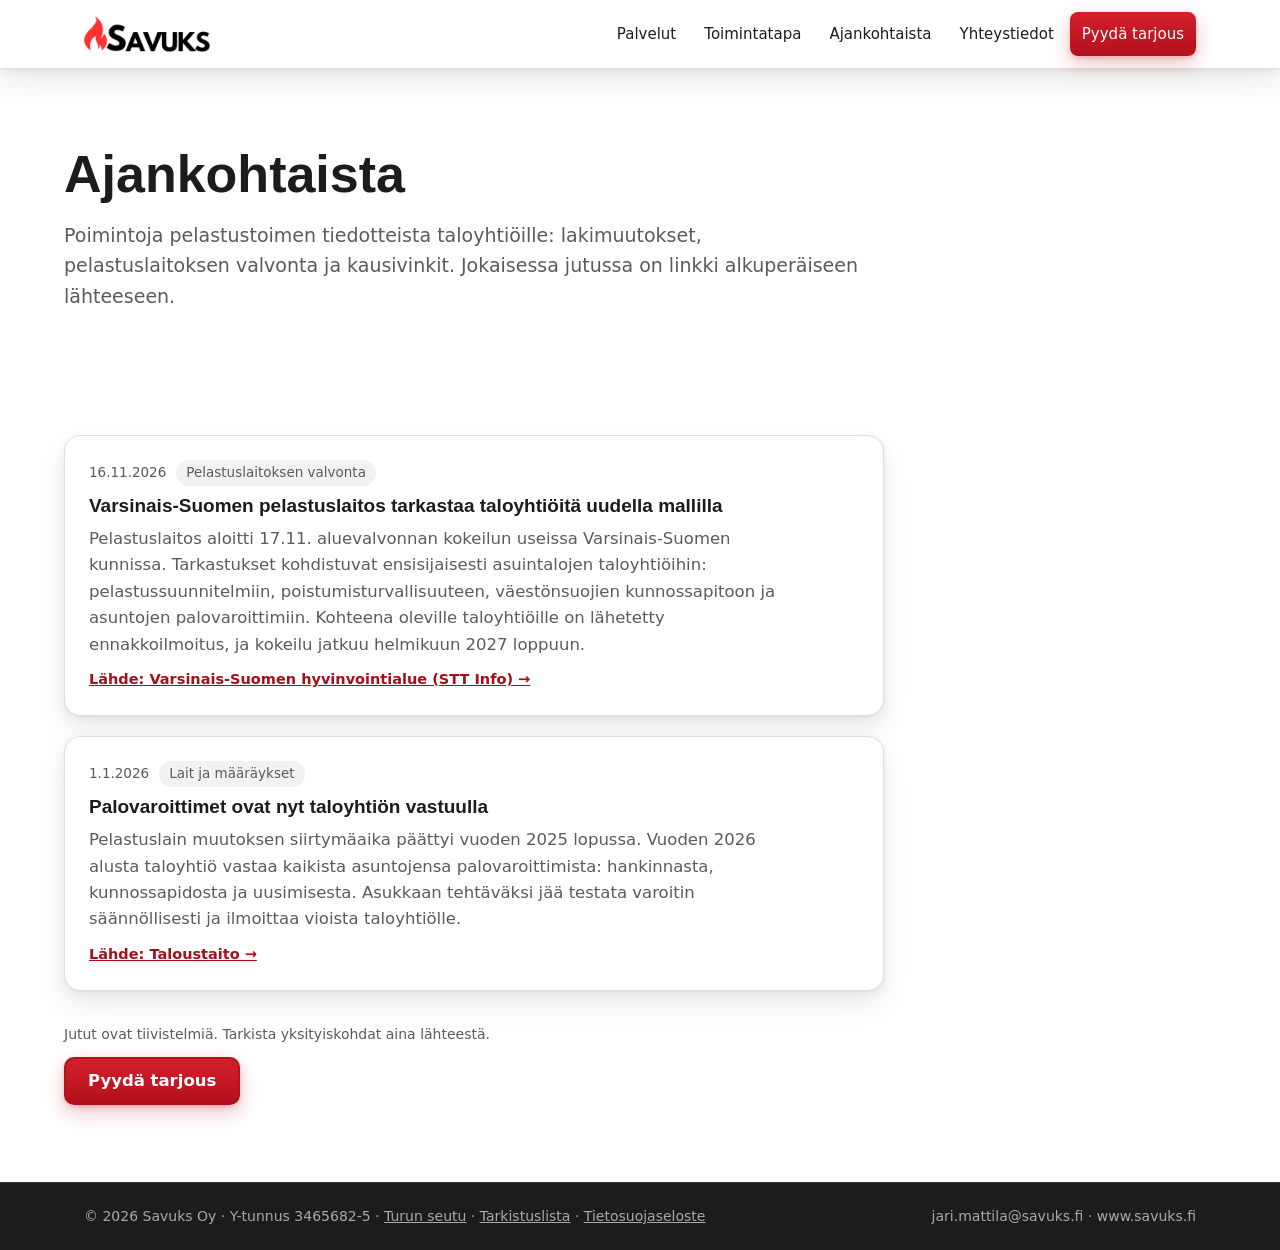
==== commit 1f18af76: "Turun seudun palvelualuesivu Uusi sivu turun-seutu.html: palvelut Turun seudun taloyhtiöille, kunnat" ====
--- a/ajankohtaista.html
+++ b/ajankohtaista.html
@@ -55,7 +55,7 @@
 
 <footer>
   <div class="wrap">
-    <span>© <span id="y">2026</span> Savuks Oy · Y-tunnus 3465682-5 · <a href="tarkistuslista.html">Tarkistuslista</a> · <a href="tietosuoja.html">Tietosuojaseloste</a></span>
+    <span>© <span id="y">2026</span> Savuks Oy · Y-tunnus 3465682-5 · <a href="turun-seutu.html">Turun seutu</a> · <a href="tarkistuslista.html">Tarkistuslista</a> · <a href="tietosuoja.html">Tietosuojaseloste</a></span>
     <span>jari.mattila@savuks.fi · www.savuks.fi</span>
   </div>
 </footer>
--- a/style.css
+++ b/style.css
@@ -226,3 +226,19 @@
 .sr{position:absolute;width:1px;height:1px;overflow:hidden;clip:rect(0 0 0 0);white-space:nowrap}
 .crumbs a{padding:0;display:inline!important;border-radius:0;background:none!important;font-weight:400;font-size:14.5px}
 .crumbs{display:block}
+
+/* Tilattavat työt -taulukko ja leveä asettelu */
+.split-wide{display:grid;grid-template-columns:minmax(0,1fr);gap:clamp(28px,4vw,48px)}
+.orders{width:100%;border-collapse:collapse;margin-top:16px;background:var(--bg);border-radius:14px;overflow:hidden;box-shadow:var(--sh1)}
+.orders th,.orders td{text-align:left;vertical-align:top;padding:14px 16px;border-top:1px solid var(--line)}
+.orders thead th{border-top:0;background:var(--panel);font:700 15px Archivo,Inter,sans-serif}
+.orders td:last-child{color:var(--ink)}
+.orders td{color:var(--mute)}
+.orders td b{color:var(--ink)}
+@media(max-width:700px){
+  .orders thead{display:none}
+  .orders tr{display:block;border-top:1px solid var(--line);padding:8px 0}
+  .orders tr:first-child{border-top:0}
+  .orders td{display:block;border:0;padding:4px 16px}
+  .orders td::before{content:attr(data-l);display:block;font-size:13px;color:var(--mute);font-weight:600}
+}
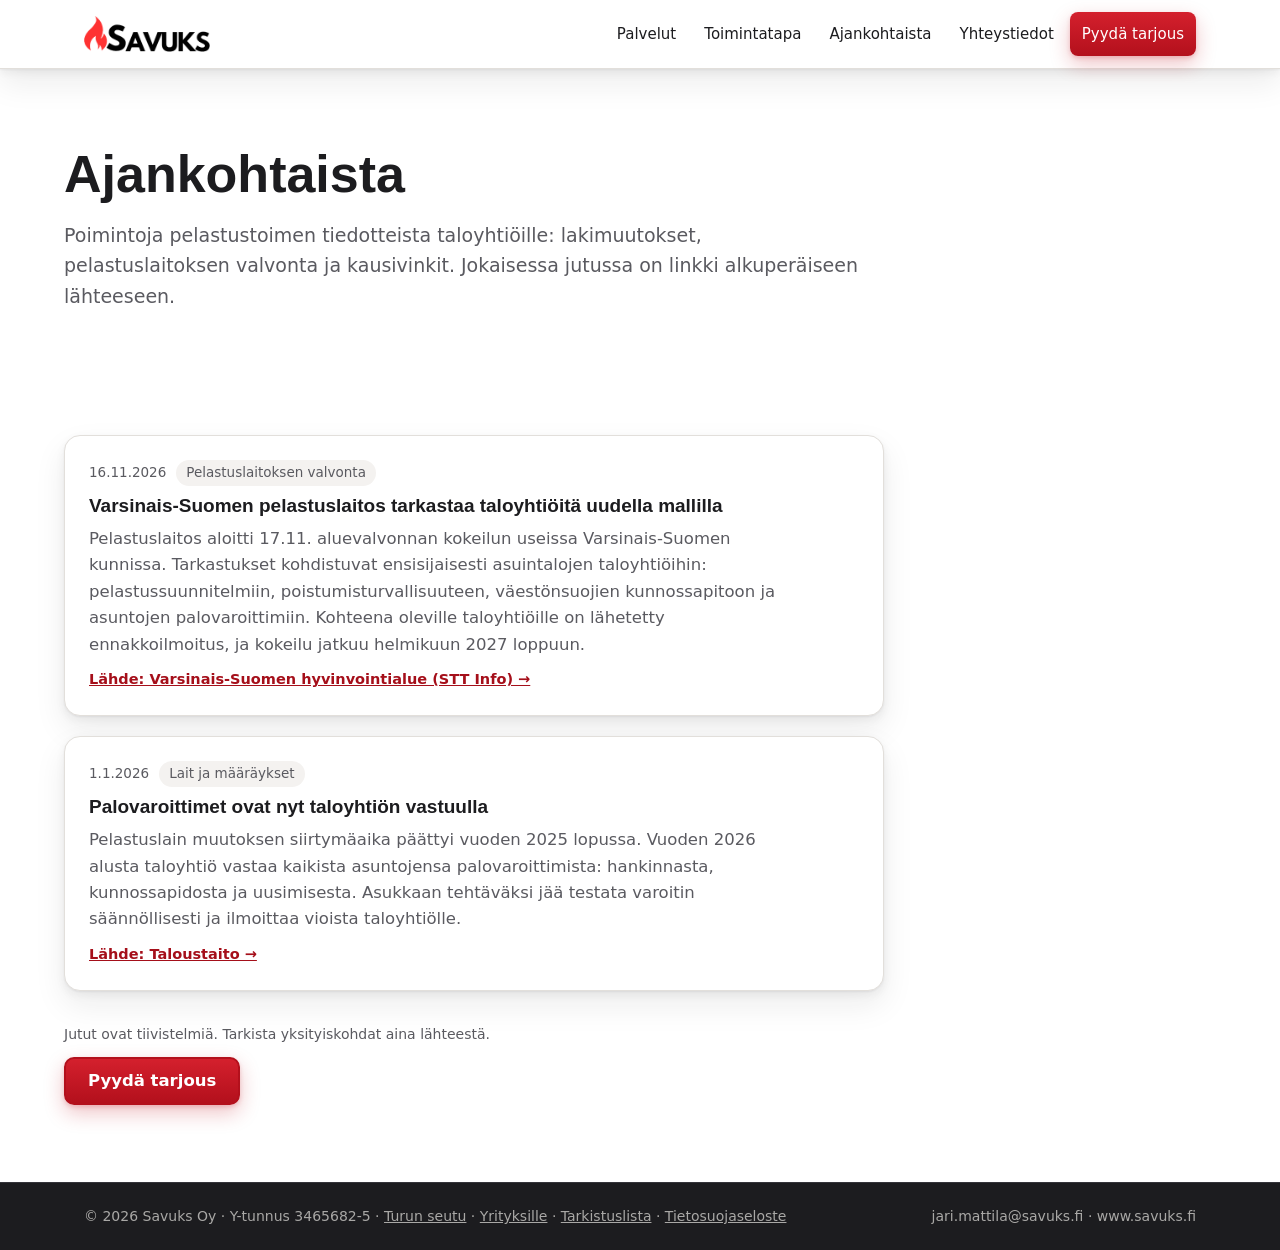
==== commit bd29a61b: "Yrityksille-sivu: paloturvallisuus yrityksille ja toimitiloille Uusi sivu yrityksille.html (6 palvel" ====
--- a/ajankohtaista.html
+++ b/ajankohtaista.html
@@ -55,12 +55,13 @@
 
 <footer>
   <div class="wrap">
-    <span>© <span id="y">2026</span> Savuks Oy · Y-tunnus 3465682-5 · <a href="turun-seutu.html">Turun seutu</a> · <a href="tarkistuslista.html">Tarkistuslista</a> · <a href="tietosuoja.html">Tietosuojaseloste</a></span>
+    <span>© <span id="y">2026</span> Savuks Oy · Y-tunnus 3465682-5 · <a href="turun-seutu.html">Turun seutu</a> · <a href="yrityksille.html">Yrityksille</a> · <a href="tarkistuslista.html">Tarkistuslista</a> · <a href="tietosuoja.html">Tietosuojaseloste</a></span>
     <span>jari.mattila@savuks.fi · www.savuks.fi</span>
   </div>
 </footer>
 
 <script>document.getElementById("y").textContent = new Date().getFullYear();</script>
 <script src="uutiset.js"></script>
+<script src="lahde.js" defer></script>
 </body>
 </html>
